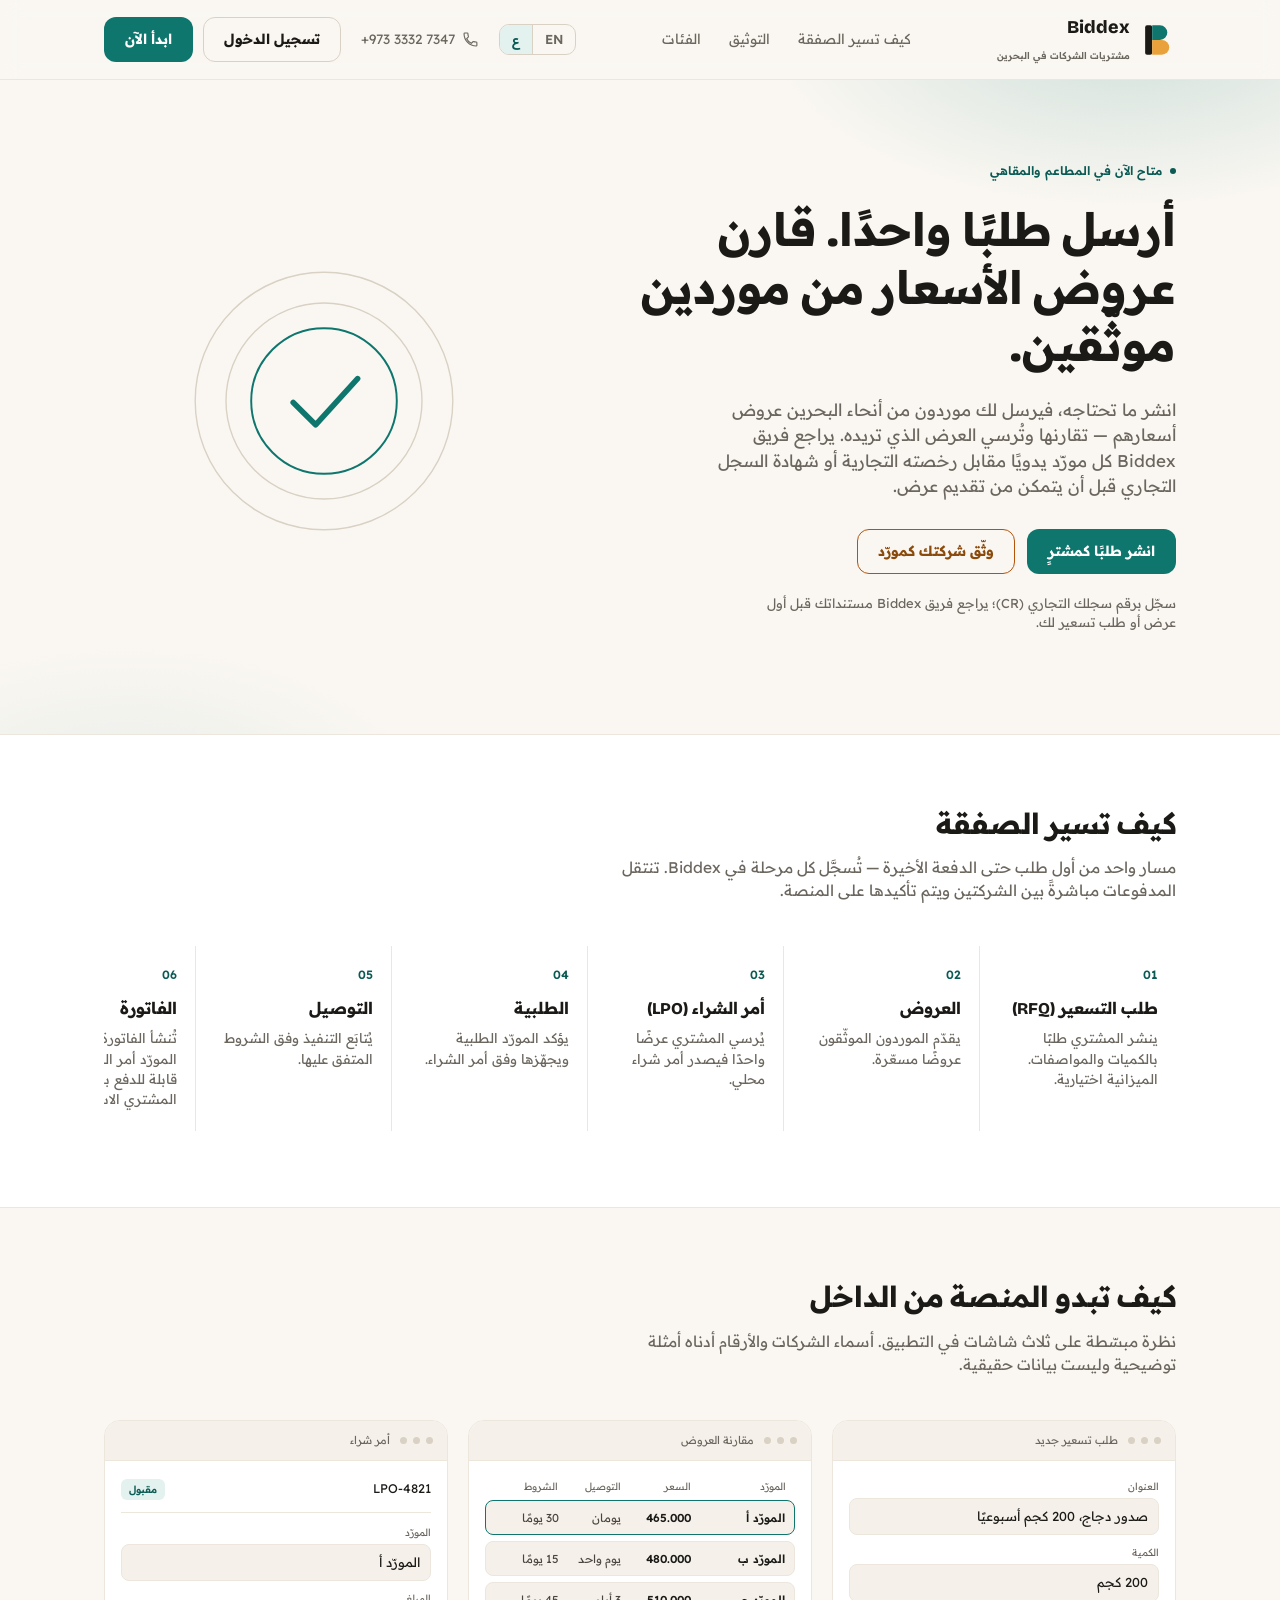
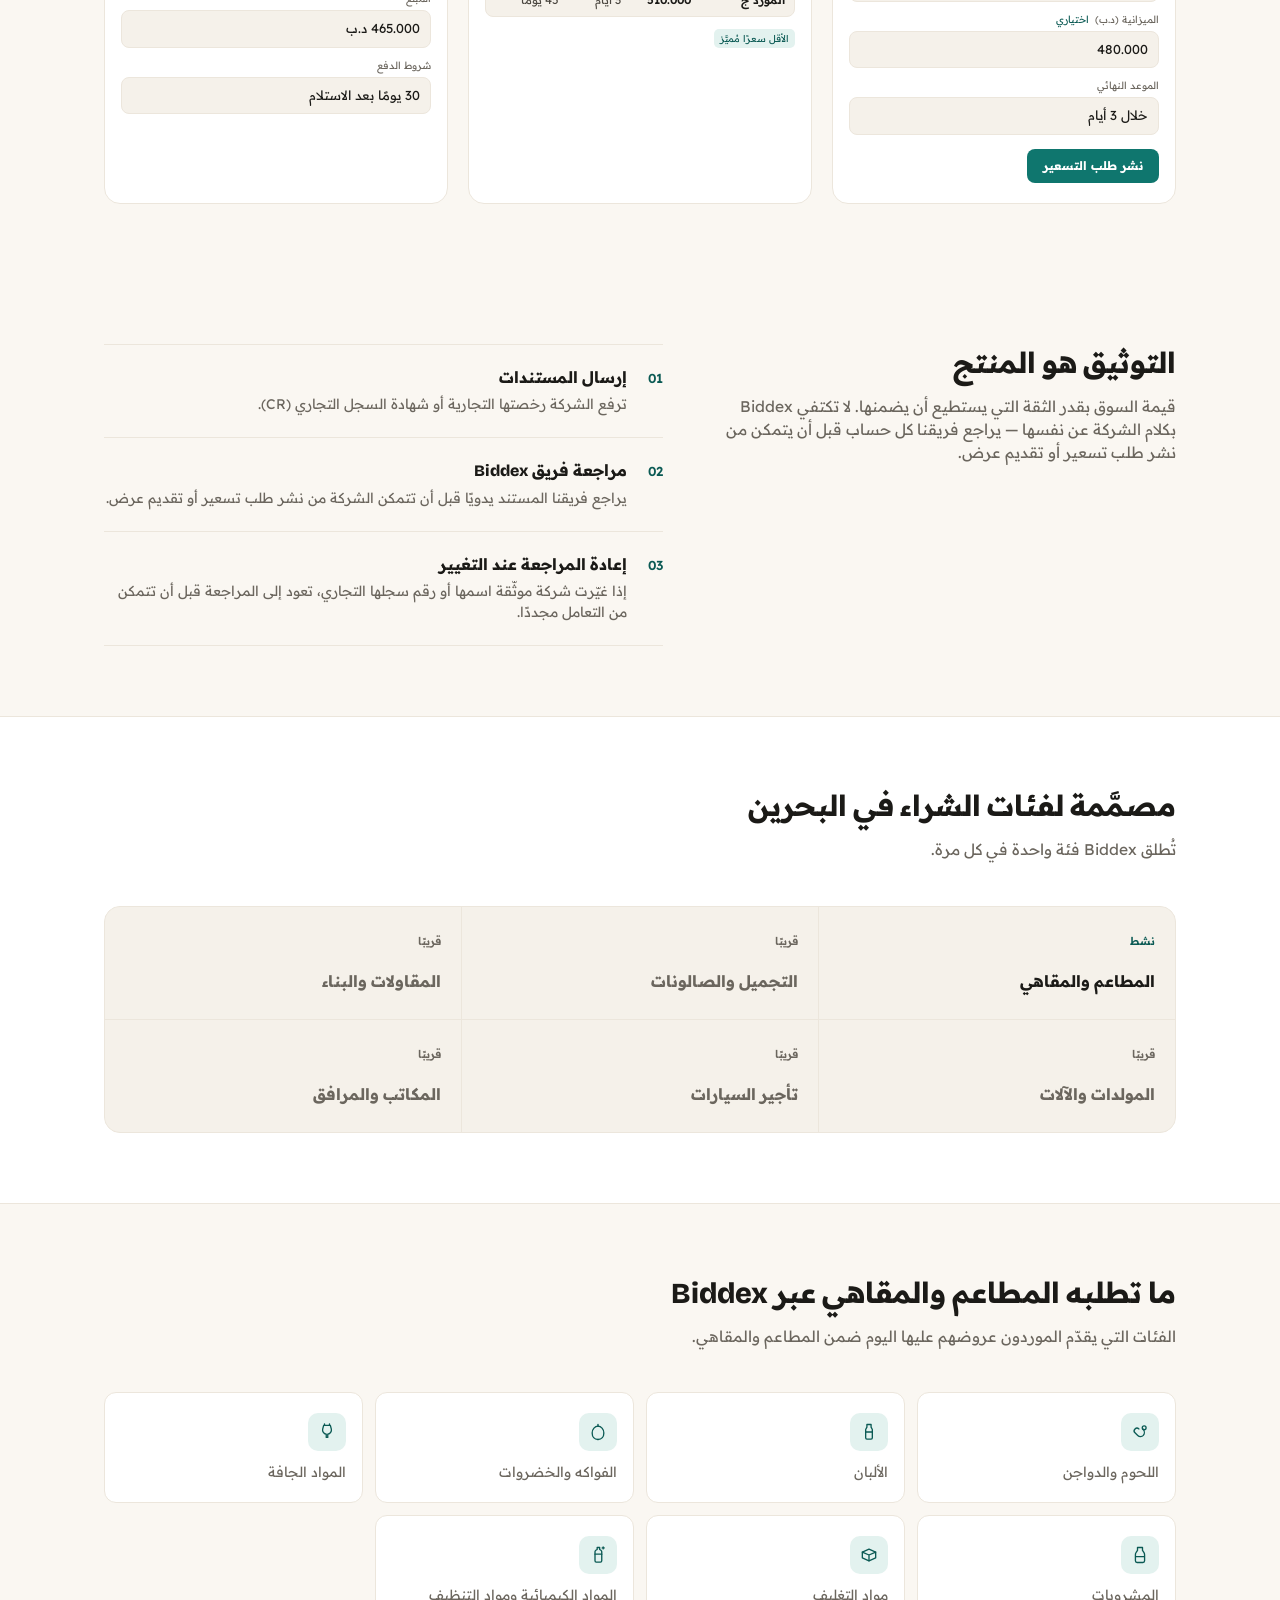
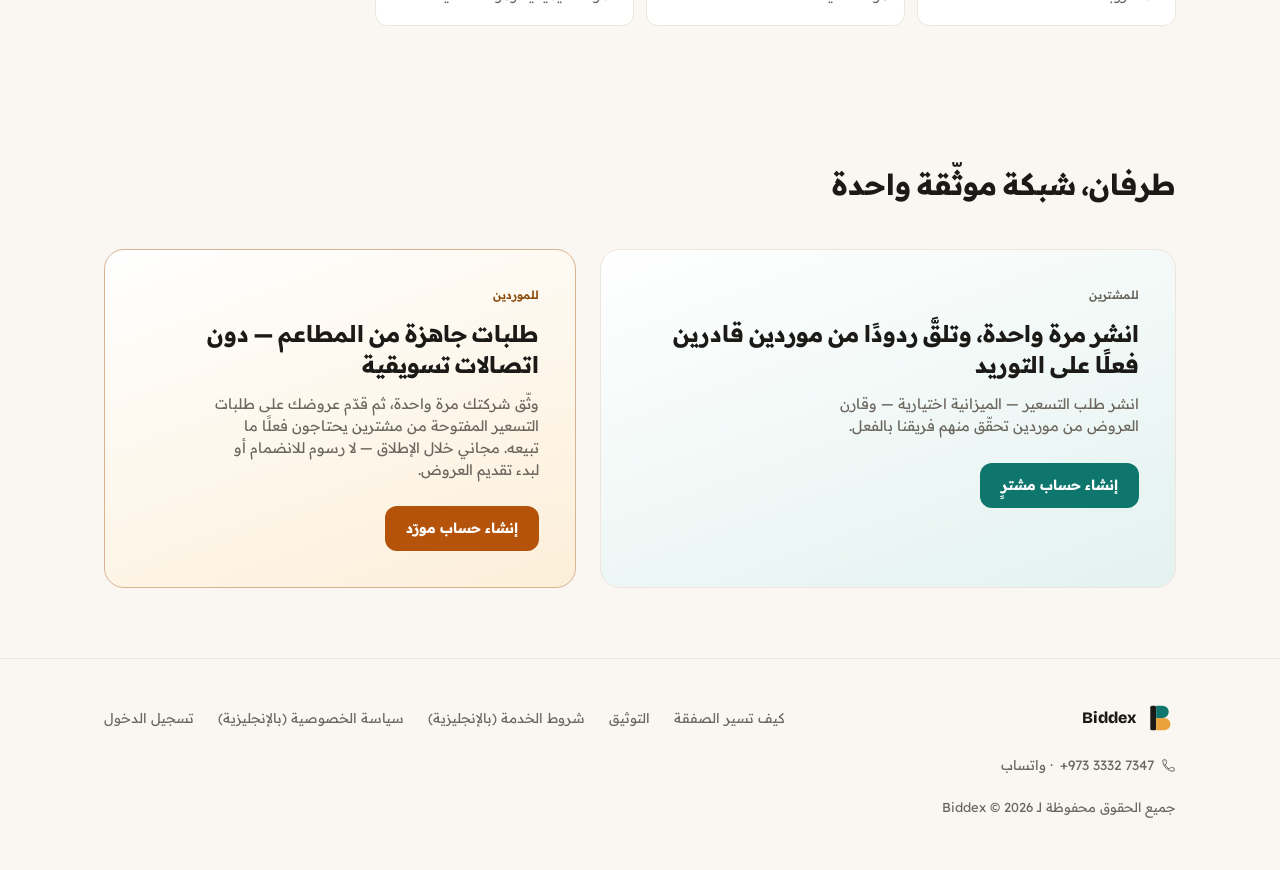
==== ar/index.html @ f31eb72d "Arabic landing page /ar/ with EN | ع switch, hreflang and Arabic Open Graph tags ar/index.html (rtl," ====
<!DOCTYPE html>
<html lang="ar" dir="rtl">
<head>
<meta charset="UTF-8">
<meta name="viewport" content="width=device-width, initial-scale=1, viewport-fit=cover">
<title>Biddex — مشتريات موثّقة بين الشركات في البحرين</title>
<meta name="description" content="Biddex منصة مشتريات بين الشركات في البحرين. يراجع فريق Biddex كل شركة يدويًا مقابل رخصتها التجارية أو شهادة السجل التجاري قبل أول عرض لها.">
<link rel="canonical" href="https://biddex.online/ar/">
<link rel="alternate" hreflang="en" href="https://biddex.online/">
<link rel="alternate" hreflang="ar" href="https://biddex.online/ar/">
<link rel="alternate" hreflang="x-default" href="https://biddex.online/">
<meta property="og:type" content="website">
<meta property="og:locale" content="ar_AR">
<meta property="og:locale:alternate" content="en_US">
<meta property="og:site_name" content="Biddex">
<meta property="og:url" content="https://biddex.online/ar/">
<meta property="og:title" content="Biddex — مشتريات موثّقة بين الشركات في البحرين">
<meta property="og:description" content="أرسل طلبًا واحدًا. قارن عروض الأسعار من موردين موثّقين في البحرين. تُراجَع كل شركة يدويًا قبل أول عرض لها.">
<meta property="og:image" content="https://biddex.online/og-image.png?v=2">
<meta property="og:image:width" content="1200">
<meta property="og:image:height" content="630">
<meta property="og:image:alt" content="Biddex — أرسل طلبًا واحدًا وقارن عروض الأسعار من موردين موثّقين">
<meta name="twitter:card" content="summary_large_image">
<meta name="twitter:title" content="Biddex — مشتريات موثّقة بين الشركات في البحرين">
<meta name="twitter:description" content="أرسل طلبًا واحدًا. قارن عروض الأسعار من موردين موثّقين في البحرين.">
<meta name="twitter:image" content="https://biddex.online/og-image.png?v=2">
<meta name="theme-color" content="#FAF7F2" media="(prefers-color-scheme: light)">
<meta name="theme-color" content="#141311" media="(prefers-color-scheme: dark)">
<link rel="icon" type="image/png" sizes="192x192" href="/icons/icon-192.png?v=2">
<link rel="apple-touch-icon" href="/icons/apple-touch-icon.png?v=2">
<link rel="preconnect" href="https://fonts.googleapis.com">
<link rel="preconnect" href="https://fonts.gstatic.com" crossorigin>
<link href="https://fonts.googleapis.com/css2?family=Bricolage+Grotesque:wght@700;800&family=Readex+Pro:wght@400;500;600;700&display=swap" rel="stylesheet">
<style>
  /* Tokens mirror the app "Mix 1" (PROJECT_CONTEXT 6.7): light is the default, dark follows prefers-color-scheme.
     Accent = buyer teal; supplier blocks (.sup) switch to the supplier amber. */
  :root{
    color-scheme:light;
    --bg:#FAF7F2; --panel:#FFFFFF; --tx:#1B1A17; --tx2:#6B665E; --line:#ECE6DC;
    --acc:#0F766E; --acc-soft:#E3F2EF; --acc-ink:#0B5A54; --on-acc:#FFFFFF; --logo-base:#1B1A17;
    --inset:#F5F1EA; --sunken:#EFE9E0; --bd2:#D9D1C4;
    --bd:var(--line); --tx3:var(--tx2); --tx4:var(--tx2); --tx-body:#4A463F;
    --acc-tx:var(--acc-ink); --ok:var(--acc-ink); --ok-soft:var(--acc-soft);
    --radius:16px;
    font-family:'Readex Pro', system-ui, sans-serif;
  }
  .sup{--acc:#B45309; --acc-soft:#FCEFD9; --acc-ink:#8A4A0B; --on-acc:#FFFFFF;}
  @media (prefers-color-scheme: dark){
    :root{
      color-scheme:dark;
      --bg:#141311; --panel:#1D1B18; --tx:#F3EFE8; --tx2:#A59E92; --line:#2E2A25;
      --acc:#34B3A2; --acc-soft:#16312D; --acc-ink:#8FE0D3; --on-acc:#0B1F1C; --logo-base:#FAF7F2;
      --inset:#181614; --sunken:#26221E; --bd2:#3D3730; --tx-body:#CFC8BC;
    }
    .sup{--acc:#F0A24A; --acc-soft:#3A2A14; --acc-ink:#F6C98A; --on-acc:#2A1805;}
  }
  *{box-sizing:border-box;}
  html{scroll-behavior:smooth;}
  body{
    margin:0;
    background:var(--bg);
    color:var(--tx-body);
    line-height:1.5;
    -webkit-font-smoothing:antialiased;
  }
  img,svg{max-width:100%;display:block;}
  a{color:inherit;}
  .wrap{max-width:1120px;margin:0 auto;padding:0 24px;}
  h1,h2,h3{font-family:'Bricolage Grotesque','Readex Pro',sans-serif;font-weight:800;color:var(--tx);margin:0;letter-spacing:-0.02em;}
  .mono{font-variant-numeric:tabular-nums;}

  /* ---------- nav ---------- */
  header{
    position:sticky;top:0;z-index:40;
    background:color-mix(in srgb, var(--bg) 88%, transparent);
    backdrop-filter:blur(10px);
    border-bottom:1px solid var(--bd);
  }
  .nav{display:flex;align-items:center;justify-content:space-between;padding:14px 24px;}
  .brand{display:flex;align-items:center;gap:10px;text-decoration:none;}
  .brand-mark{width:36px;height:36px;flex-shrink:0;}
  .brand-word{font-family:'Bricolage Grotesque','Readex Pro',sans-serif;font-weight:800;font-size:18px;color:var(--tx);letter-spacing:-0.01em;}
  .brand-tag{font-family:inherit;font-variant-numeric:tabular-nums;font-size:9.5px;font-weight:600;letter-spacing:0.08em;color:var(--tx4);margin-top:1px;}
  .nav-right{display:flex;align-items:center;gap:16px;}
  .nav-btns{display:flex;gap:10px;}
  .nav .btn{white-space:nowrap;}
  .nav-links{display:flex;align-items:center;gap:28px;}
  .nav-links a{font-size:14px;color:var(--tx3);text-decoration:none;}
  .nav-links a:hover{color:var(--tx);}
  .btn{
    display:inline-flex;align-items:center;justify-content:center;
    border-radius:12px;font-size:14px;font-weight:700;font-family:inherit;
    padding:11px 20px;text-decoration:none;border:1px solid transparent;cursor:pointer;
  }
  .btn-coral{background:var(--acc);color:var(--on-acc);}
  .btn-sup{background:var(--acc);color:var(--on-acc);}
  .btn-sup:hover{filter:brightness(1.1);}
  .btn-ghost.sup{border-color:var(--acc);color:var(--acc-ink);}
  .btn-coral:hover{filter:brightness(1.12);}
  .btn-ghost{border-color:var(--bd2);color:var(--tx);}
  .btn-ghost:hover{border-color:var(--tx3);}
  .lang-switch{display:inline-flex;border:1px solid var(--bd2);border-radius:10px;overflow:hidden;font-size:13px;font-weight:600;}
  .lang-switch a{padding:7px 12px;color:var(--tx2);text-decoration:none;line-height:1.2;}
  .lang-switch a + a{border-inline-start:1px solid var(--bd2);}
  .lang-switch a:hover{color:var(--tx);}
  .lang-switch a[aria-current]{background:var(--acc-soft);color:var(--acc-ink);}

  /* ---------- hero ---------- */
  .hero{
    padding:76px 0 88px;
    background:
      radial-gradient(600px 300px at 88% -8%, color-mix(in srgb, var(--acc) 18%, transparent), transparent 60%),
      radial-gradient(500px 260px at 10% 110%, color-mix(in srgb, var(--acc) 7%, transparent), transparent 60%);
  }
  .hero-grid{display:grid;grid-template-columns:1.05fr 0.8fr;gap:56px;align-items:center;}
  .eyebrow{
    display:inline-flex;align-items:center;gap:8px;
    font-size:12px;font-weight:600;letter-spacing:0.08em;color:var(--acc-tx);font-family:inherit;font-variant-numeric:tabular-nums;
    margin-bottom:22px;
  }
  .eyebrow::before{content:'';width:6px;height:6px;border-radius:50%;background:var(--acc-tx);}
  .hero h1{font-size:46px;line-height:1.08;max-width:15.5ch;}
  .hero p.lede{font-size:17px;color:var(--tx3);max-width:46ch;margin:22px 0 30px;}
  .hero-ctas{display:flex;flex-wrap:wrap;gap:12px;}
  .hero-note{margin-top:20px;font-size:13px;color:var(--tx4);max-width:52ch;}

  /* seal graphic */
  .seal-wrap{display:flex;justify-content:center;}
  .seal{width:280px;height:280px;position:relative;}
  .seal svg{width:100%;height:100%;}
  .seal-ring-text{font-family:inherit;font-variant-numeric:tabular-nums;font-size:10.4px;letter-spacing:0.14em;fill:var(--tx3);}

  /* ---------- flow section ---------- */
  section{padding:70px 0;}
  .section-head{max-width:56ch;margin-bottom:44px;}
  .section-head h2{font-size:29px;}
  .section-head p{color:var(--tx3);margin-top:12px;font-size:15.5px;}
  .band{background:var(--panel);border-top:1px solid var(--bd);border-bottom:1px solid var(--bd);}

  .flow{display:flex;overflow-x:auto;gap:0;padding-bottom:6px;scrollbar-width:thin;}
  .flow-step{
    flex:0 0 auto;width:196px;padding:20px 18px 22px;position:relative;
    border-left:1px solid var(--bd);
  }
  .flow-step:first-child{border-left:none;}
  .flow-num{font-family:inherit;font-variant-numeric:tabular-nums;font-size:12px;font-weight:600;color:var(--acc-tx);margin-bottom:14px;}
  .flow-step h3{font-size:16.5px;margin-bottom:8px;}
  .flow-step p{font-size:13.5px;color:var(--tx4);margin:0;line-height:1.5;}

  /* ---------- verification section ---------- */
  .verify-grid{display:grid;grid-template-columns:0.9fr 1.1fr;gap:56px;align-items:start;}
  .check-list{border-top:1px solid var(--bd);}
  .check-row{display:flex;gap:16px;padding:22px 0;border-bottom:1px solid var(--bd);}
  .check-idx{font-family:inherit;font-variant-numeric:tabular-nums;font-size:13px;font-weight:600;color:var(--acc-tx);padding-top:2px;flex-shrink:0;width:20px;}
  .check-row h3{font-size:16px;margin-bottom:6px;}
  .check-row p{font-size:14px;color:var(--tx4);margin:0;}

  /* ---------- categories ---------- */
  .cat-grid{display:grid;grid-template-columns:repeat(3,1fr);gap:1px;background:var(--bd);border:1px solid var(--bd);border-radius:var(--radius);overflow:hidden;}
  .cat{background:var(--inset);padding:26px 20px;min-height:112px;display:flex;flex-direction:column;justify-content:space-between;}
  .cat.soon h3{color:var(--tx3);font-weight:700;}
  .cat-status{font-size:11px;font-weight:600;font-family:inherit;font-variant-numeric:tabular-nums;letter-spacing:0.06em;}
  .cat-status.live{color:var(--acc-tx);}
  .cat-status.soon{color:var(--tx4);}
  .cat h3{font-size:16px;margin-top:14px;}

  /* ---------- supply categories (what buyers actually source) ---------- */
  .supply-grid{display:grid;grid-template-columns:repeat(4,1fr);gap:12px;}
  .supply-card{
    background:var(--panel);border:1px solid var(--bd);border-radius:12px;
    padding:20px 16px;display:flex;flex-direction:column;gap:12px;align-items:flex-start;
  }
  .supply-icon{
    width:38px;height:38px;border-radius:10px;background:var(--acc-soft);
    display:flex;align-items:center;justify-content:center;flex-shrink:0;
  }
  .supply-icon svg{width:20px;height:20px;}
  .supply-card span{font-size:14px;color:var(--tx2);line-height:1.35;}

  /* ---------- product mockups (in-app previews, CSS-only) ---------- */
  .mock-grid{display:grid;grid-template-columns:repeat(3,1fr);gap:20px;}
  .mock-card{
    background:var(--panel);border:1px solid var(--bd);border-radius:16px;
    overflow:hidden;display:flex;flex-direction:column;
  }
  .mock-bar{
    display:flex;align-items:center;gap:6px;padding:11px 14px;
    border-bottom:1px solid var(--bd);background:var(--inset);
  }
  .mock-dot{width:7px;height:7px;border-radius:50%;background:var(--bd2);}
  .mock-title{font-family:inherit;font-variant-numeric:tabular-nums;font-size:11px;color:var(--tx4);margin-left:4px;}
  .mock-body{padding:18px 16px 20px;display:flex;flex-direction:column;gap:10px;flex:1;}
  .mock-field{display:flex;flex-direction:column;gap:4px;}
  .mock-field label{font-size:10px;font-family:inherit;font-variant-numeric:tabular-nums;color:var(--tx4);letter-spacing:0.03em;}
  .mock-field label i{font-style:normal;color:var(--acc-tx);margin-left:6px;}
  .mock-field .val{
    background:var(--inset);border:1px solid var(--bd);border-radius:8px;
    padding:8px 10px;font-size:13px;color:var(--tx);
  }
  .mock-btn{
    margin-top:4px;align-self:flex-start;background:var(--acc);color:var(--on-acc);
    font-size:12px;font-weight:700;border-radius:8px;padding:8px 16px;
  }
  .mock-table{display:flex;flex-direction:column;gap:6px;font-size:11.5px;}
  .mock-row{
    display:grid;grid-template-columns:1.1fr 0.8fr 0.7fr 0.8fr;gap:6px;
    padding:8px 9px;border-radius:8px;background:var(--inset);border:1px solid var(--bd);
    align-items:center;
  }
  .mock-row.head{background:transparent;border:none;color:var(--tx4);font-family:inherit;font-variant-numeric:tabular-nums;font-size:10px;padding:0 9px;white-space:nowrap;letter-spacing:0;}
  .mock-row.best{border-color:var(--acc);}
  .mock-row .co{color:var(--tx);font-weight:600;}
  .mock-row .price{font-family:inherit;font-variant-numeric:tabular-nums;color:var(--tx);font-weight:600;}
  .mock-tag{
    display:inline-block;margin-top:2px;font-size:9.5px;font-family:inherit;font-variant-numeric:tabular-nums;
    color:var(--acc-tx);background:var(--acc-soft);border-radius:5px;padding:2px 6px;align-self:flex-start;
  }
  .mock-lpo-head{display:flex;justify-content:space-between;align-items:flex-start;}
  .mock-lpo-id{font-family:inherit;font-variant-numeric:tabular-nums;font-size:12.5px;color:var(--tx);}
  .mock-status{
    font-family:inherit;font-variant-numeric:tabular-nums;font-size:10px;font-weight:600;color:var(--ok);
    background:var(--ok-soft);border-radius:6px;padding:3px 8px;
  }
  .mock-divider{border-top:1px solid var(--bd);margin:2px 0;}
  .mock-note{font-size:12px;color:var(--tx4);margin-top:16px;}

  /* ---------- contact / WhatsApp ---------- */
  .contact-link{
    display:inline-flex;align-items:center;gap:7px;font-size:13.5px;color:var(--tx3);
    text-decoration:none;padding:0 4px;
  }
  .contact-link:hover{color:var(--tx);}
  .contact-link svg{width:17px;height:17px;flex-shrink:0;}
  .foot-contact{font-size:13.5px;color:var(--tx4);display:flex;align-items:center;gap:7px;text-decoration:none;}
  .foot-contact:hover{color:var(--tx2);}
  .foot-contact svg{width:15px;height:15px;flex-shrink:0;}
  .wa-fab{
    display:none;position:fixed;right:18px;bottom:calc(18px + env(safe-area-inset-bottom, 0px));z-index:50;
    width:56px;height:56px;border-radius:50%;background:#25D366;
    align-items:center;justify-content:center;box-shadow:0 6px 20px rgba(0,0,0,0.35);
    text-decoration:none;
  }
  .wa-fab svg{width:28px;height:28px;}

  /* ---------- roles ---------- */
  .role-grid{display:grid;grid-template-columns:1.1fr 0.9fr;gap:24px;}
  .role-card{
    border-radius:20px;padding:36px;position:relative;overflow:hidden;
    border:1px solid var(--bd);
  }
  .role-card.buyer{background:linear-gradient(160deg,var(--panel),var(--acc-soft));}
  .role-card.supplier{background:linear-gradient(160deg,var(--panel),var(--acc-soft));border-color:color-mix(in srgb, var(--acc) 35%, var(--bd));}
  .role-card.supplier .role-tag{color:var(--acc-ink);}
  .role-card h3{font-size:23px;margin-bottom:12px;}
  .role-card p{color:var(--tx3);font-size:14.5px;margin:0 0 26px;max-width:36ch;}
  .role-tag{font-family:inherit;font-variant-numeric:tabular-nums;font-size:11.5px;font-weight:600;letter-spacing:0.08em;color:var(--tx4);margin-bottom:16px;display:block;}

  /* ---------- footer ---------- */
  footer{border-top:1px solid var(--bd);padding:44px 0 40px;}
  .foot-row{display:flex;flex-wrap:wrap;justify-content:space-between;align-items:center;gap:18px;}
  .foot-links{display:flex;gap:24px;flex-wrap:wrap;}
  .foot-links a{font-size:13.5px;color:var(--tx4);text-decoration:none;}
  .foot-links a:hover{color:var(--tx2);}
  .foot-legal{font-size:13px;color:var(--tx4);margin-top:22px;}

  @media (max-width:860px){
    .hero-grid{grid-template-columns:1fr;gap:40px;}
    .seal-wrap{order:-1;}
    .seal{width:200px;height:200px;}
    .hero h1{font-size:34px;max-width:none;}
    .verify-grid{grid-template-columns:1fr;}
    .cat-grid{grid-template-columns:1fr 1fr;}
    .supply-grid{grid-template-columns:1fr 1fr;}
    .mock-grid{grid-template-columns:1fr;}
    .role-grid{grid-template-columns:1fr;}
    .nav-links{display:none;}
    .contact-link{display:none;}
    .wa-fab{display:flex;}
    /* the floating WhatsApp button sits over the bottom-right corner: keep the last content clear of it */
    footer{padding-bottom:calc(96px + env(safe-area-inset-bottom, 0px));}
  }
  @media (max-width:640px){
    .wrap{padding:0 16px;}
    .nav{padding:10px 16px;}
    .nav .btn{padding:9px 12px;font-size:13px;}
    .nav-right{gap:8px;}
    .nav-btns{gap:6px;}
    .brand{gap:8px;}
    .brand-mark{width:32px;height:32px;}
    .nav .brand-word{font-size:16px;}
    .lang-switch a{padding:7px 9px;font-size:12.5px;}
    .brand-tag{display:none;}
    /* first screen: headline, both buttons and the note fit at 375x667 */
    .seal-wrap{display:none;}
    .hero{padding:26px 0 40px;}
    .hero-grid{gap:0;}
    .eyebrow{margin-bottom:12px;}
    .hero h1{font-size:28px;line-height:1.12;}
    .hero p.lede{font-size:15px;margin:12px 0 20px;}
    .hide-sm{display:none;}
    .hero-ctas{flex-direction:column;gap:10px;}
    .hero-ctas .btn{width:100%;}
    .hero-note{font-size:12px;margin-top:14px;}
    section{padding:52px 0;}
  }
  @media (max-width:340px){
    .nav .brand-word{display:none !important;}
  }
  @media (max-width:420px){
    .nav .btn{padding:9px 9px;font-size:12.5px;}
    .nav-right{gap:6px;}
    .nav-btns{gap:4px;}
    .cat-grid{grid-template-columns:1fr;}
    .supply-grid{grid-template-columns:1fr;}
  }
  /* Touch, as in the app: no 300ms delay, no grey flash on tap, pressed feedback on touch screens only. */
  body{-webkit-tap-highlight-color:transparent;padding-left:env(safe-area-inset-left, 0px);padding-right:env(safe-area-inset-right, 0px);}
  a, button, summary, [onclick]{touch-action:manipulation;}
  @media (pointer: coarse){
    .btn, .wa-fab{transition:transform .12s ease;}
    .btn:active, .wa-fab:active{transform:scale(0.97);}
  }
  @media (prefers-reduced-motion: reduce){
    html{scroll-behavior:auto;}
  }

  /* ---------- right-to-left (generated page: /ar/) ---------- */
  html[dir=rtl] h1, html[dir=rtl] h2, html[dir=rtl] h3, html[dir=rtl] .brand-word { letter-spacing:0; }
  html[dir=rtl] .eyebrow, html[dir=rtl] .brand-tag, html[dir=rtl] .cat-status, html[dir=rtl] .role-tag, html[dir=rtl] .flow-num,
  html[dir=rtl] .mock-title, html[dir=rtl] .mock-field label, html[dir=rtl] .mock-status, html[dir=rtl] .mock-tag, html[dir=rtl] .mock-row.head { letter-spacing:0; text-transform:none; }
  html[dir=rtl] .hero h1 { max-width:none; line-height:1.25; }
  html[dir=rtl] h2, html[dir=rtl] h3 { line-height:1.35; }
  html[dir=rtl] .flow-step { border-left:0; border-right:1px solid var(--bd); }
  html[dir=rtl] .flow-step:first-child { border-right:none; }
  html[dir=rtl] .mock-title { margin-left:0; margin-right:4px; }
  html[dir=rtl] .mock-field label i { margin-left:0; margin-right:6px; }
  html[dir=rtl] .wa-fab { right:auto; left:18px; }
  /* Arabic button labels are wider: on 360-370px phones the wordmark next to the logo gives way (as on the smallest screens) */
  @media (max-width:370px){ html[dir=rtl] .nav .brand-word { display:none !important; } }
  html[dir=rtl] .mock-field .val, html[dir=rtl] .mock-row .price { font-variant-numeric:tabular-nums; }
</style>
</head>

<body>

<header>
  <div class="wrap nav">
    <a class="brand" href="#top">
      <svg class="brand-mark" viewBox="0 0 56 56" role="img" aria-label="Biddex"><rect x="8" y="5" width="11" height="46" rx="3" style="fill:var(--logo-base);"/><path d="M19 5 H31 a11.5 11.5 0 0 1 0 23 H19 Z" fill="#0F766E"/><path d="M19 28 H34 a11.5 11.5 0 0 1 0 23 H19 Z" fill="#E9A23B"/></svg>
      <span>
        <span class="brand-word" style="display:block;">Biddex</span>
        <span class="brand-tag">مشتريات الشركات في البحرين</span>
      </span>
    </a>
    <nav class="nav-links">
      <a href="#flow">كيف تسير الصفقة</a>
      <a href="#verification">التوثيق</a>
      <a href="#categories">الفئات</a>
    </nav>
    <div class="nav-right">
      <nav class="lang-switch" aria-label="اللغة"><a href="/" hreflang="en" lang="en">EN</a><a href="/ar/" hreflang="ar" lang="ar" aria-current="page">ع</a></nav>
      <a class="contact-link" href="https://wa.me/97333327347" target="_blank" rel="noopener">
        <svg viewBox="0 0 24 24" fill="none" stroke="currentColor" stroke-width="1.6" stroke-linecap="round" stroke-linejoin="round"><path d="M6.6 10.8c1.4 2.8 3.8 5.2 6.6 6.6l2.2-2.2c.3-.3.7-.4 1-.2 1.1.4 2.3.6 3.6.6.6 0 1 .4 1 1v3.5c0 .6-.4 1-1 1C10.6 21.1 2.9 13.4 2.9 3.9c0-.6.4-1 1-1H7.4c.6 0 1 .4 1 1 0 1.3.2 2.5.6 3.6.1.3 0 .7-.2 1L6.6 10.8z"/></svg>
        <span dir="ltr">+973 3332 7347</span>
      </a>
      <div class="nav-btns">
        <a class="btn btn-ghost" href="https://app.biddex.online/?lang=ar#/login">تسجيل الدخول</a>
        <a class="btn btn-coral" href="https://app.biddex.online/?lang=ar#/register?role=buyer">ابدأ الآن</a>
      </div>
    </div>
  </div>
</header>

<main id="top">

  <section class="hero">
    <div class="wrap hero-grid">
      <div>
        <span class="eyebrow">متاح الآن في المطاعم والمقاهي</span>
        <h1>أرسل طلبًا واحدًا. قارن عروض الأسعار من موردين موثّقين.</h1>
        <p class="lede">انشر ما تحتاجه، فيرسل لك موردون من أنحاء البحرين عروض أسعارهم — تقارنها وتُرسي العرض الذي تريده. <span class="hide-sm">يراجع فريق Biddex كل مورّد يدويًا مقابل رخصته التجارية أو شهادة السجل التجاري قبل أن يتمكن من تقديم عرض.</span></p>
        <div class="hero-ctas">
          <a class="btn btn-coral" href="https://app.biddex.online/?lang=ar#/register?role=buyer">انشر طلبًا كمشترٍ</a>
          <a class="btn btn-ghost sup" href="https://app.biddex.online/?lang=ar#/register?role=supplier">وثّق شركتك كمورّد</a>
        </div>
        <p class="hero-note">سجّل برقم سجلك التجاري (CR)؛ يراجع فريق Biddex مستنداتك قبل أول عرض أو طلب تسعير لك.</p>
      </div>
      <div class="seal-wrap">
        <div class="seal">
          <svg viewBox="0 0 200 200">
            <circle cx="100" cy="100" r="92" fill="none" stroke="var(--bd2)" stroke-width="1"/>
            <circle cx="100" cy="100" r="70" fill="none" stroke="var(--bd2)" stroke-width="1"/>
            <path id="ringPath" d="M 100,100 m -80,0 a 80,80 0 1,1 160,0 a 80,80 0 1,1 -160,0" fill="none"/>
            <text class="seal-ring-text">
              <textPath href="#ringPath" startOffset="0%">VERIFIED BY BIDDEX &#8226; CR / TRADE LICENSE CHECKED &#8226; VERIFIED BY BIDDEX &#8226; CR / TRADE LICENSE CHECKED &#8226; </textPath>
            </text>
            <circle cx="100" cy="100" r="52" fill="none" stroke="var(--acc)" stroke-width="1.4"/>
            <path d="M78 101 L94 117 L124 84" fill="none" stroke="var(--acc)" stroke-width="4" stroke-linecap="round" stroke-linejoin="round"/>
          </svg>
        </div>
      </div>
    </div>
  </section>

  <section id="flow" class="band">
    <div class="wrap">
      <div class="section-head">
        <h2>كيف تسير الصفقة</h2>
        <p>مسار واحد من أول طلب حتى الدفعة الأخيرة — تُسجَّل كل مرحلة في Biddex. تنتقل المدفوعات مباشرةً بين الشركتين ويتم تأكيدها على المنصة.</p>
      </div>
      <div class="flow">
        <div class="flow-step">
          <div class="flow-num">01</div>
          <h3>طلب التسعير (RFQ)</h3>
          <p>ينشر المشتري طلبًا بالكميات والمواصفات. الميزانية اختيارية.</p>
        </div>
        <div class="flow-step">
          <div class="flow-num">02</div>
          <h3>العروض</h3>
          <p>يقدّم الموردون الموثّقون عروضًا مسعّرة.</p>
        </div>
        <div class="flow-step">
          <div class="flow-num">03</div>
          <h3>أمر الشراء (LPO)</h3>
          <p>يُرسي المشتري عرضًا واحدًا فيصدر أمر شراء محلي.</p>
        </div>
        <div class="flow-step">
          <div class="flow-num">04</div>
          <h3>الطلبية</h3>
          <p>يؤكد المورّد الطلبية ويجهّزها وفق أمر الشراء.</p>
        </div>
        <div class="flow-step">
          <div class="flow-num">05</div>
          <h3>التوصيل</h3>
          <p>يُتابَع التنفيذ وفق الشروط المتفق عليها.</p>
        </div>
        <div class="flow-step">
          <div class="flow-num">06</div>
          <h3>الفاتورة</h3>
          <p>تُنشأ الفاتورة عندما يقبل المورّد أمر الشراء، وتصبح قابلة للدفع بعد أن يؤكد المشتري الاستلام.</p>
        </div>
        <div class="flow-step">
          <div class="flow-num">07</div>
          <h3>الدفع</h3>
          <p>بعد الاستلام يدفع المشتري للمورّد مباشرةً ويسجّل الدفعة، ثم يؤكدها المورّد.</p>
        </div>
      </div>
    </div>
  </section>

  <section id="inside">
    <div class="wrap">
      <div class="section-head">
        <h2>كيف تبدو المنصة من الداخل</h2>
        <p>نظرة مبسّطة على ثلاث شاشات في التطبيق. أسماء الشركات والأرقام أدناه أمثلة توضيحية وليست بيانات حقيقية.</p>
      </div>
      <div class="mock-grid">
        <div class="mock-card">
          <div class="mock-bar"><span class="mock-dot"></span><span class="mock-dot"></span><span class="mock-dot"></span><span class="mock-title">طلب تسعير جديد</span></div>
          <div class="mock-body">
            <div class="mock-field"><label>العنوان</label><div class="val">صدور دجاج، 200 كجم أسبوعيًا</div></div>
            <div class="mock-field"><label>الكمية</label><div class="val">200 كجم</div></div>
            <div class="mock-field"><label>الميزانية (د.ب)<i>اختياري</i></label><div class="val">480.000</div></div>
            <div class="mock-field"><label>الموعد النهائي</label><div class="val">خلال 3 أيام</div></div>
            <span class="mock-btn">نشر طلب التسعير</span>
          </div>
        </div>
        <div class="mock-card">
          <div class="mock-bar"><span class="mock-dot"></span><span class="mock-dot"></span><span class="mock-dot"></span><span class="mock-title">مقارنة العروض</span></div>
          <div class="mock-body">
            <div class="mock-table">
              <div class="mock-row head"><span>المورّد</span><span>السعر</span><span>التوصيل</span><span>الشروط</span></div>
              <div class="mock-row best"><span class="co">المورّد أ</span><span class="price">465.000</span><span>يومان</span><span>30 يومًا</span></div>
              <div class="mock-row"><span class="co">المورّد ب</span><span class="price">480.000</span><span>يوم واحد</span><span>15 يومًا</span></div>
              <div class="mock-row"><span class="co">المورّد ج</span><span class="price">510.000</span><span>3 أيام</span><span>45 يومًا</span></div>
            </div>
            <span class="mock-tag">الأقل سعرًا مُميَّز</span>
          </div>
        </div>
        <div class="mock-card">
          <div class="mock-bar"><span class="mock-dot"></span><span class="mock-dot"></span><span class="mock-dot"></span><span class="mock-title">أمر شراء</span></div>
          <div class="mock-body">
            <div class="mock-lpo-head"><span class="mock-lpo-id">LPO-4821</span><span class="mock-status">مقبول</span></div>
            <div class="mock-divider"></div>
            <div class="mock-field"><label>المورّد</label><div class="val">المورّد أ</div></div>
            <div class="mock-field"><label>المبلغ</label><div class="val">465.000 د.ب</div></div>
            <div class="mock-field"><label>شروط الدفع</label><div class="val">30 يومًا بعد الاستلام</div></div>
          </div>
        </div>
      </div>
    </div>
  </section>

  <section id="verification">
    <div class="wrap verify-grid">
      <div class="section-head" style="margin-bottom:0;">
        <h2>التوثيق هو المنتج</h2>
        <p>قيمة السوق بقدر الثقة التي يستطيع أن يضمنها. لا تكتفي Biddex بكلام الشركة عن نفسها — يراجع فريقنا كل حساب قبل أن يتمكن من نشر طلب تسعير أو تقديم عرض.</p>
      </div>
      <div class="check-list">
        <div class="check-row">
          <div class="check-idx mono">01</div>
          <div>
            <h3>إرسال المستندات</h3>
            <p>ترفع الشركة رخصتها التجارية أو شهادة السجل التجاري (CR).</p>
          </div>
        </div>
        <div class="check-row">
          <div class="check-idx mono">02</div>
          <div>
            <h3>مراجعة فريق Biddex</h3>
            <p>يراجع فريقنا المستند يدويًا قبل أن تتمكن الشركة من نشر طلب تسعير أو تقديم عرض.</p>
          </div>
        </div>
        <div class="check-row">
          <div class="check-idx mono">03</div>
          <div>
            <h3>إعادة المراجعة عند التغيير</h3>
            <p>إذا غيّرت شركة موثّقة اسمها أو رقم سجلها التجاري، تعود إلى المراجعة قبل أن تتمكن من التعامل مجددًا.</p>
          </div>
        </div>
      </div>
    </div>
  </section>

  <section id="categories" class="band">
    <div class="wrap">
      <div class="section-head">
        <h2>مصمَّمة لفئات الشراء في البحرين</h2>
        <p>تُطلق Biddex فئة واحدة في كل مرة.</p>
      </div>
      <div class="cat-grid">
        <div class="cat">
          <span class="cat-status live mono">نشط</span>
          <h3>المطاعم والمقاهي</h3>
        </div>
        <div class="cat soon">
          <span class="cat-status soon mono">قريبًا</span>
          <h3>التجميل والصالونات</h3>
        </div>
        <div class="cat soon">
          <span class="cat-status soon mono">قريبًا</span>
          <h3>المقاولات والبناء</h3>
        </div>
        <div class="cat soon">
          <span class="cat-status soon mono">قريبًا</span>
          <h3>المولدات والآلات</h3>
        </div>
        <div class="cat soon">
          <span class="cat-status soon mono">قريبًا</span>
          <h3>تأجير السيارات</h3>
        </div>
        <div class="cat soon">
          <span class="cat-status soon mono">قريبًا</span>
          <h3>المكاتب والمرافق</h3>
        </div>
      </div>
    </div>
  </section>

  <section id="supply">
    <div class="wrap">
      <div class="section-head">
        <h2>ما تطلبه المطاعم والمقاهي عبر Biddex</h2>
        <p>الفئات التي يقدّم الموردون عروضهم عليها اليوم ضمن المطاعم والمقاهي.</p>
      </div>
      <div class="supply-grid">
        <div class="supply-card">
          <div class="supply-icon"><svg viewBox="0 0 24 24" fill="none" stroke="var(--acc-tx)" stroke-width="1.6" stroke-linecap="round" stroke-linejoin="round"><path d="M15.5 8.5c2 2 2.3 5.4.5 7.5-1.8 2-4.8 2-6.7.2L6 13c-1.3-1.3-1.3-3.4 0-4.7 1.3-1.3 3.4-1.3 4.7 0"/><circle cx="17" cy="7" r="2.3"/></svg></div>
          <span>اللحوم والدواجن</span>
        </div>
        <div class="supply-card">
          <div class="supply-icon"><svg viewBox="0 0 24 24" fill="none" stroke="var(--acc-tx)" stroke-width="1.6" stroke-linecap="round" stroke-linejoin="round"><path d="M9.5 3h5v3.2L16 9v10a1.5 1.5 0 0 1-1.5 1.5h-5A1.5 1.5 0 0 1 8 19V9l1.5-2.8V3Z"/><path d="M8 12h8"/></svg></div>
          <span>الألبان</span>
        </div>
        <div class="supply-card">
          <div class="supply-icon"><svg viewBox="0 0 24 24" fill="none" stroke="var(--acc-tx)" stroke-width="1.6" stroke-linecap="round" stroke-linejoin="round"><path d="M12 21c-4.5 0-7-3.5-7-7.8C5 8.6 8.3 5 12 5"/><path d="M12 21c4.5 0 7-3.5 7-7.8C19 8.6 15.7 5 12 5"/><path d="M12 5V3"/></svg></div>
          <span>الفواكه والخضروات</span>
        </div>
        <div class="supply-card">
          <div class="supply-icon"><svg viewBox="0 0 24 24" fill="none" stroke="var(--acc-tx)" stroke-width="1.6" stroke-linecap="round" stroke-linejoin="round"><path d="M8 4h8l1.2 4.5c.7 2.8-1.4 5.5-4.3 6.2v3.8h-1.8v-3.8c-2.9-.7-5-3.4-4.3-6.2L8 4Z"/><path d="M9 4V2.4M15 4V2.4"/></svg></div>
          <span>المواد الجافة</span>
        </div>
        <div class="supply-card">
          <div class="supply-icon"><svg viewBox="0 0 24 24" fill="none" stroke="var(--acc-tx)" stroke-width="1.6" stroke-linecap="round" stroke-linejoin="round"><path d="M9 3h6v3.5l1.6 2.4c.5.8.9 1.7.9 2.7V19a2 2 0 0 1-2 2H8.5a2 2 0 0 1-2-2v-7.4c0-1 .3-1.9.9-2.7L9 6.5V3Z"/><path d="M7 14h10"/></svg></div>
          <span>المشروبات</span>
        </div>
        <div class="supply-card">
          <div class="supply-icon"><svg viewBox="0 0 24 24" fill="none" stroke="var(--acc-tx)" stroke-width="1.6" stroke-linecap="round" stroke-linejoin="round"><path d="M4 8.5 12 5l8 3.5v7L12 19l-8-3.5v-7Z"/><path d="M4 8.5 12 12l8-3.5M12 12v7"/></svg></div>
          <span>مواد التغليف</span>
        </div>
        <div class="supply-card">
          <div class="supply-icon"><svg viewBox="0 0 24 24" fill="none" stroke="var(--acc-tx)" stroke-width="1.6" stroke-linecap="round" stroke-linejoin="round"><path d="M11 3h3v2.4l1.5.9c.6.4 1 1 1 1.8V19a1.6 1.6 0 0 1-1.6 1.6h-5A1.6 1.6 0 0 1 8.4 19V8.1c0-.8.4-1.4 1-1.8L11 5.4V3Z"/><path d="M8.4 11h8.1M17 3.5h2.5M18.2 2.3v2.4"/></svg></div>
          <span>المواد الكيميائية ومواد التنظيف</span>
        </div>
      </div>
    </div>
  </section>

  <section id="join">
    <div class="wrap">
      <div class="section-head">
        <h2>طرفان، شبكة موثّقة واحدة</h2>
      </div>
      <div class="role-grid">
        <div class="role-card buyer">
          <span class="role-tag">للمشترين</span>
          <h3>انشر مرة واحدة، وتلقَّ ردودًا من موردين قادرين فعلًا على التوريد</h3>
          <p>انشر طلب التسعير — الميزانية اختيارية — وقارن العروض من موردين تحقّق منهم فريقنا بالفعل.</p>
          <a class="btn btn-coral" href="https://app.biddex.online/?lang=ar#/register?role=buyer">إنشاء حساب مشترٍ</a>
        </div>
        <div class="role-card supplier sup">
          <span class="role-tag">للموردين</span>
          <h3>طلبات جاهزة من المطاعم — دون اتصالات تسويقية</h3>
          <p>وثّق شركتك مرة واحدة، ثم قدّم عروضك على طلبات التسعير المفتوحة من مشترين يحتاجون فعلًا ما تبيعه. مجاني خلال الإطلاق — لا رسوم للانضمام أو لبدء تقديم العروض.</p>
          <a class="btn btn-sup" href="https://app.biddex.online/?lang=ar#/register?role=supplier">إنشاء حساب مورّد</a>
        </div>
      </div>
    </div>
  </section>

</main>

<footer>
  <div class="wrap">
    <div class="foot-row">
      <a class="brand" href="#top">
        <svg class="brand-mark" style="width:30px;height:30px;" viewBox="0 0 56 56" role="img" aria-label="Biddex"><rect x="8" y="5" width="11" height="46" rx="3" style="fill:var(--logo-base);"/><path d="M19 5 H31 a11.5 11.5 0 0 1 0 23 H19 Z" fill="#0F766E"/><path d="M19 28 H34 a11.5 11.5 0 0 1 0 23 H19 Z" fill="#E9A23B"/></svg>
        <span class="brand-word" style="font-size:16px;">Biddex</span>
      </a>
      <div class="foot-links">
        <a href="#flow">كيف تسير الصفقة</a>
        <a href="#verification">التوثيق</a>
        <a href="/terms.html">شروط الخدمة (بالإنجليزية)</a>
        <a href="/privacy.html">سياسة الخصوصية (بالإنجليزية)</a>
        <a href="https://app.biddex.online/?lang=ar#/login">تسجيل الدخول</a>
      </div>
    </div>
    <a class="foot-contact" href="https://wa.me/97333327347" target="_blank" rel="noopener" style="margin-top:22px;">
      <svg viewBox="0 0 24 24" fill="none" stroke="currentColor" stroke-width="1.6" stroke-linecap="round" stroke-linejoin="round"><path d="M6.6 10.8c1.4 2.8 3.8 5.2 6.6 6.6l2.2-2.2c.3-.3.7-.4 1-.2 1.1.4 2.3.6 3.6.6.6 0 1 .4 1 1v3.5c0 .6-.4 1-1 1C10.6 21.1 2.9 13.4 2.9 3.9c0-.6.4-1 1-1H7.4c.6 0 1 .4 1 1 0 1.3.2 2.5.6 3.6.1.3 0 .7-.2 1L6.6 10.8z"/></svg>
      <span dir="ltr">+973 3332 7347</span> &middot; واتساب
    </a>
    <p class="foot-legal">جميع الحقوق محفوظة لـ Biddex © 2026</p>
  </div>
</footer>

<a class="wa-fab" href="https://wa.me/97333327347" target="_blank" rel="noopener" aria-label="تحدّث معنا عبر واتساب">
  <svg viewBox="0 0 24 24" fill="none" stroke="#fff" stroke-width="1.8" stroke-linecap="round" stroke-linejoin="round"><path d="M6.6 10.8c1.4 2.8 3.8 5.2 6.6 6.6l2.2-2.2c.3-.3.7-.4 1-.2 1.1.4 2.3.6 3.6.6.6 0 1 .4 1 1v3.5c0 .6-.4 1-1 1C10.6 21.1 2.9 13.4 2.9 3.9c0-.6.4-1 1-1H7.4c.6 0 1 .4 1 1 0 1.3.2 2.5.6 3.6.1.3 0 .7-.2 1L6.6 10.8z"/></svg>
</a>

</body>
</html>
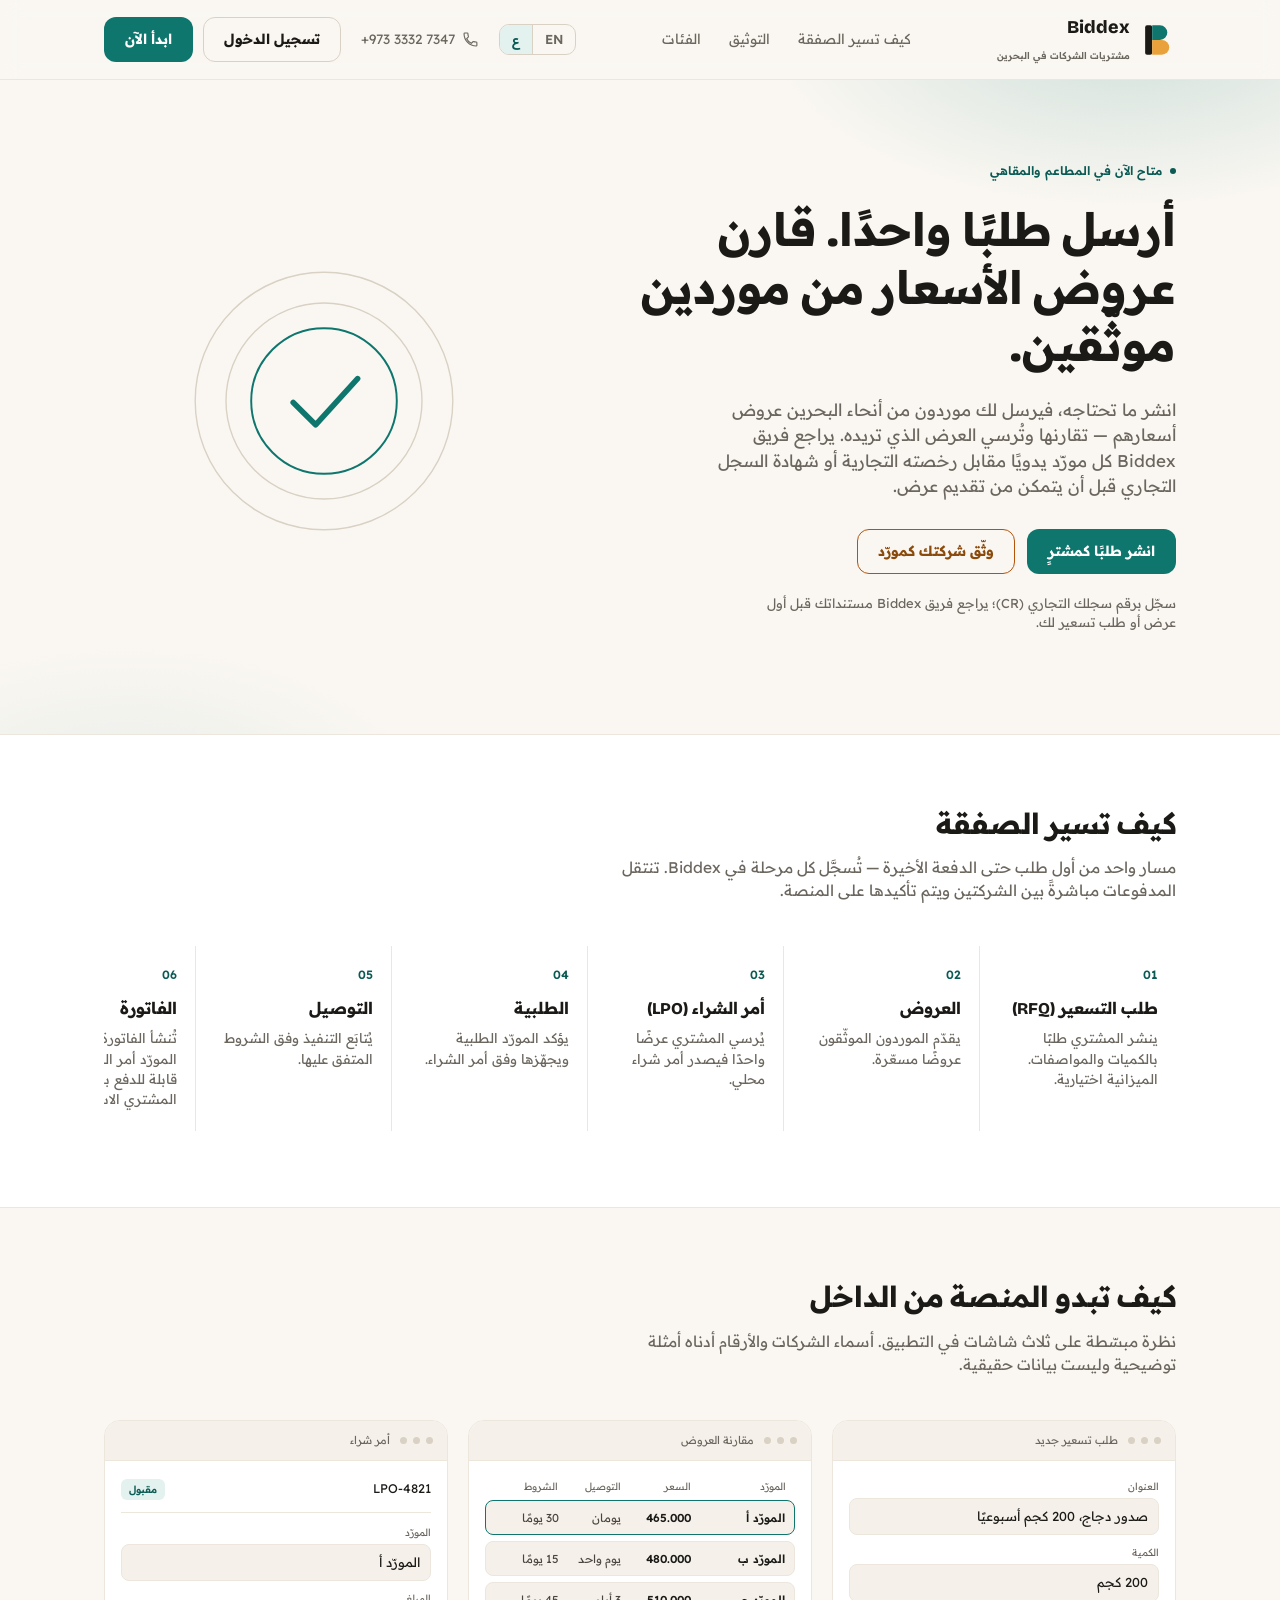
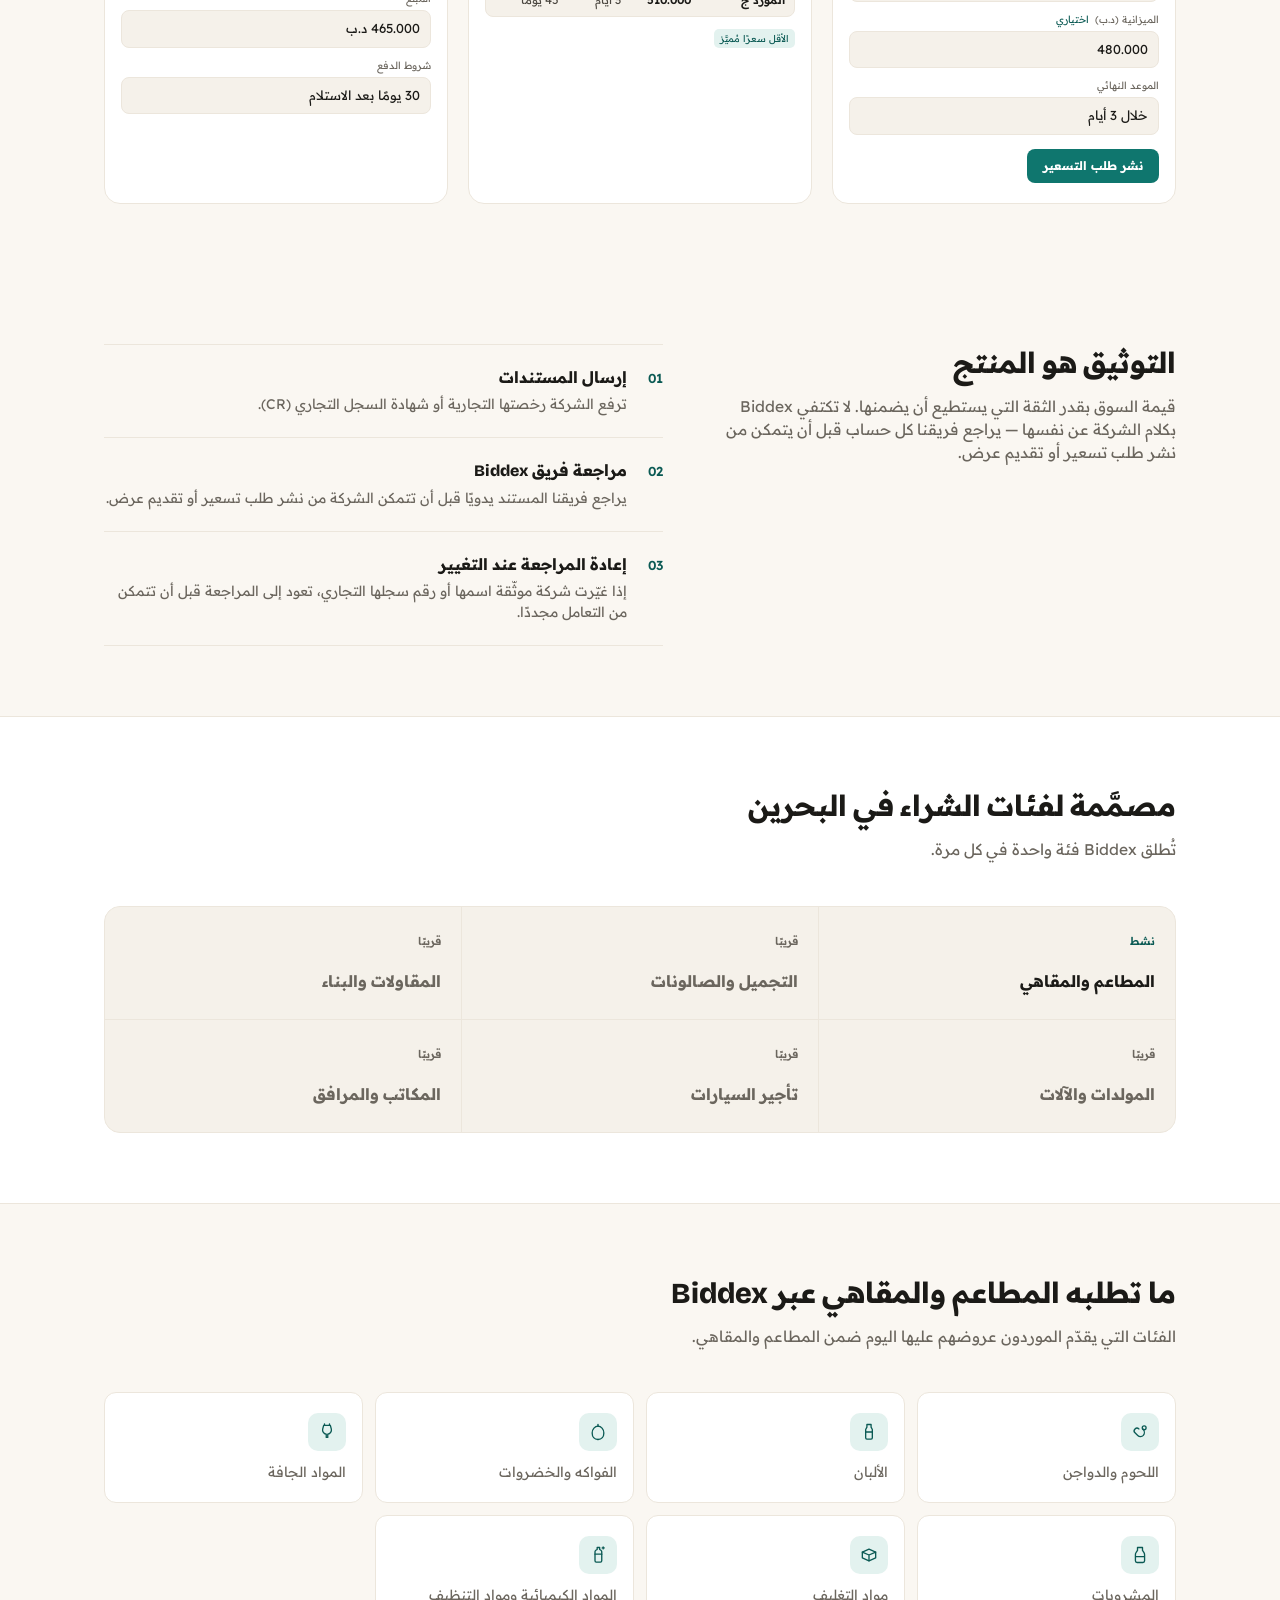
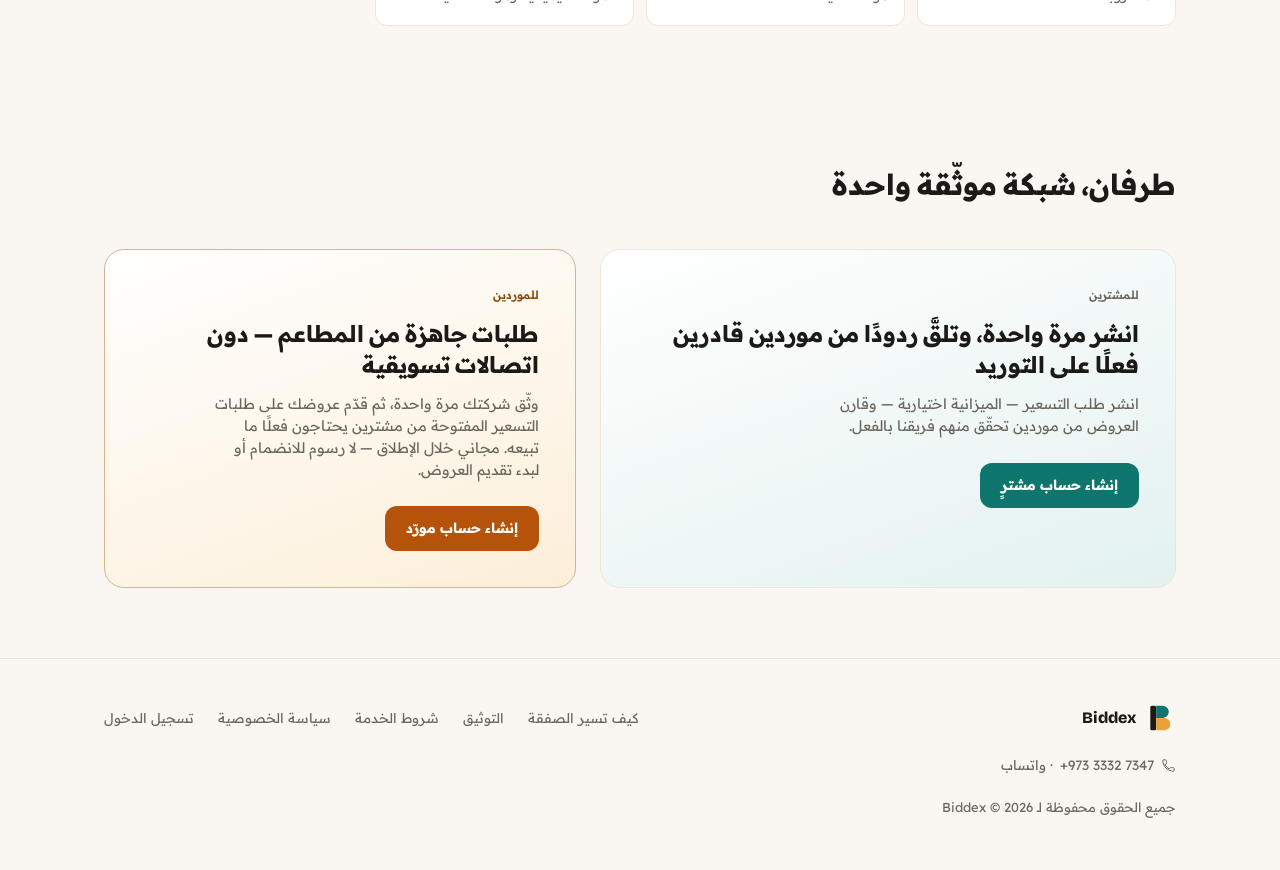
==== commit 2d31d908: "Legal pages: real Terms of Service and Privacy Policy, English and Arabic The pages had placeholders" ====
--- a/ar/index.html
+++ b/ar/index.html
@@ -308,6 +308,8 @@
   }
   @media (max-width:420px){
     .nav .btn{padding:9px 9px;font-size:12.5px;}
+    .lang-switch{border-radius:8px;}
+    .lang-switch a{padding:7px 7px;font-size:12px;}
     .nav-right{gap:6px;}
     .nav-btns{gap:4px;}
     .cat-grid{grid-template-columns:1fr;}
@@ -335,8 +337,8 @@
   html[dir=rtl] .mock-title { margin-left:0; margin-right:4px; }
   html[dir=rtl] .mock-field label i { margin-left:0; margin-right:6px; }
   html[dir=rtl] .wa-fab { right:auto; left:18px; }
-  /* Arabic button labels are wider: on 360-370px phones the wordmark next to the logo gives way (as on the smallest screens) */
-  @media (max-width:370px){ html[dir=rtl] .nav .brand-word { display:none !important; } }
+  /* Arabic button labels are wider: on phones up to 370px the header buttons get tighter so the wordmark stays */
+  @media (max-width:370px){ html[dir=rtl] .nav .btn { padding:9px 7px; font-size:12px; } html[dir=rtl] .nav-right { gap:5px; } }
   html[dir=rtl] .mock-field .val, html[dir=rtl] .mock-row .price { font-variant-numeric:tabular-nums; }
 </style>
 </head>
@@ -631,8 +633,8 @@
       <div class="foot-links">
         <a href="#flow">كيف تسير الصفقة</a>
         <a href="#verification">التوثيق</a>
-        <a href="/terms.html">شروط الخدمة (بالإنجليزية)</a>
-        <a href="/privacy.html">سياسة الخصوصية (بالإنجليزية)</a>
+        <a href="/ar/terms.html">شروط الخدمة</a>
+        <a href="/ar/privacy.html">سياسة الخصوصية</a>
         <a href="https://app.biddex.online/?lang=ar#/login">تسجيل الدخول</a>
       </div>
     </div>
